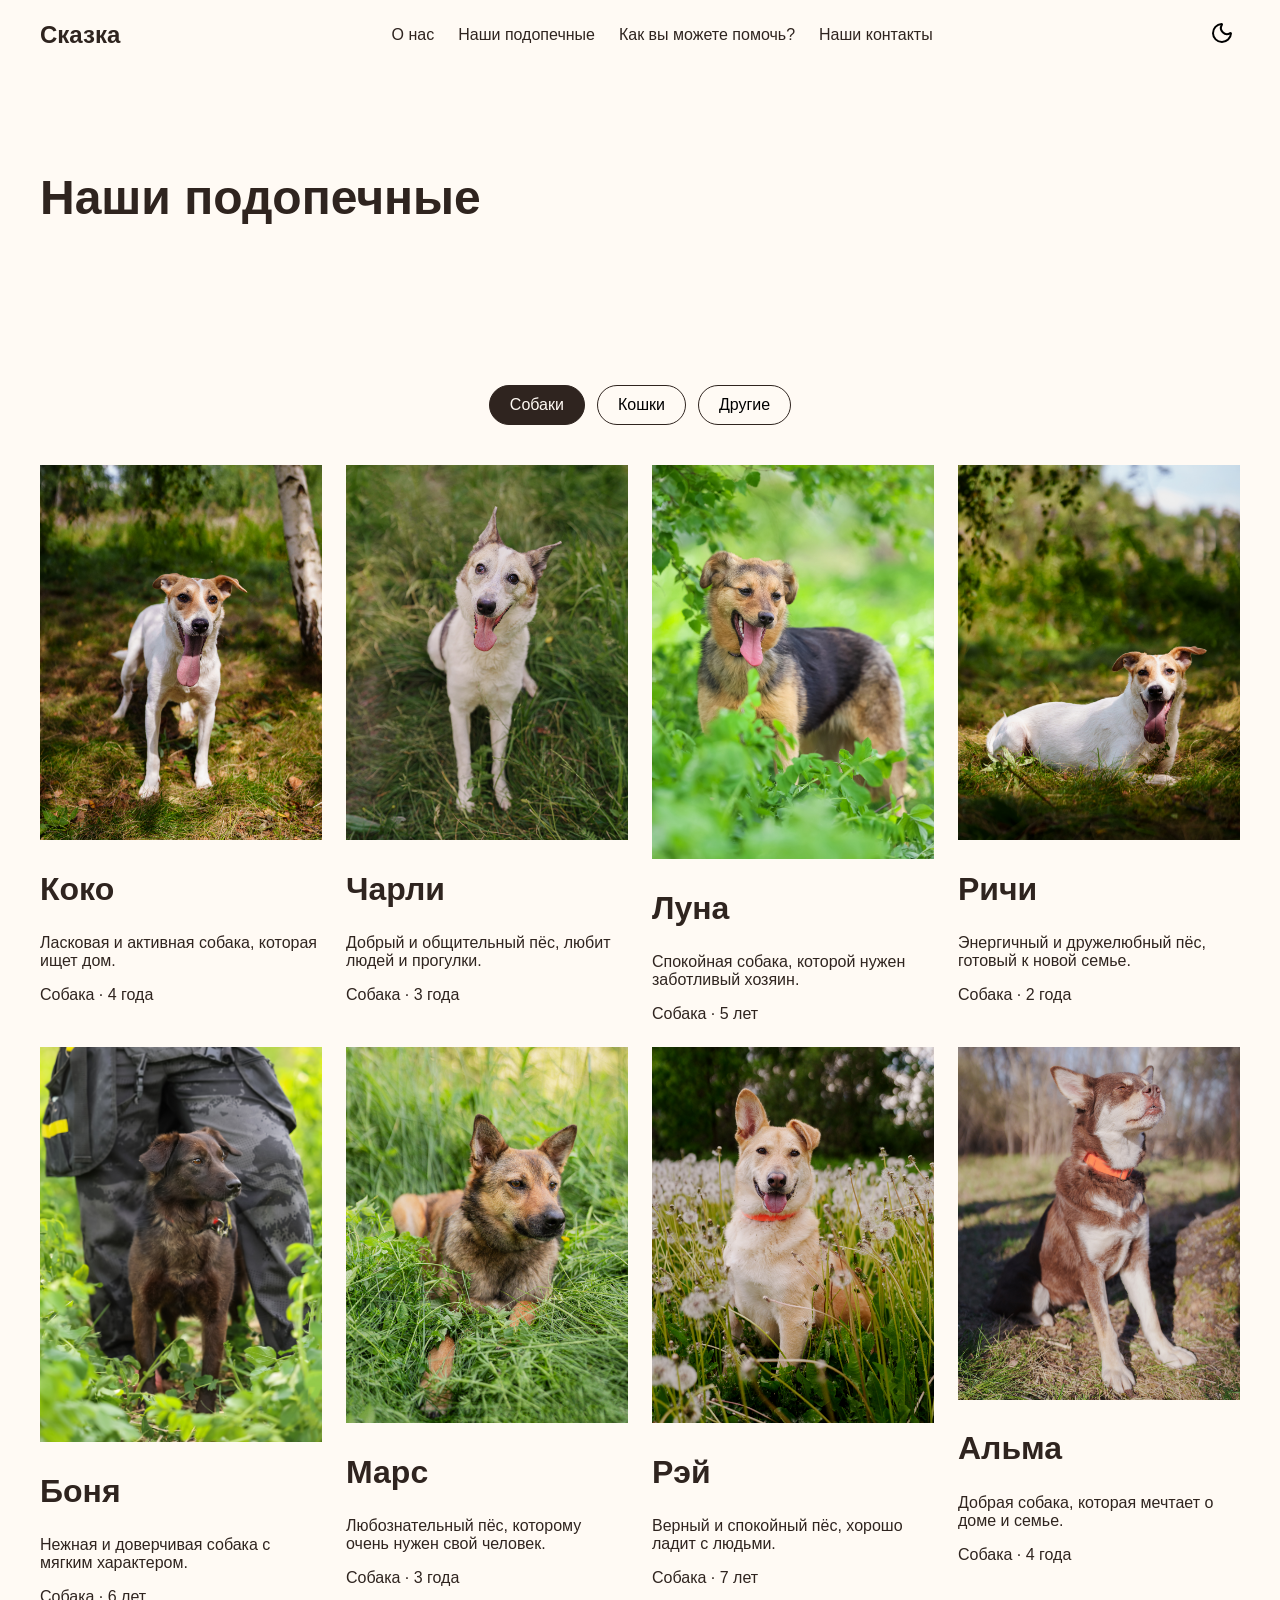
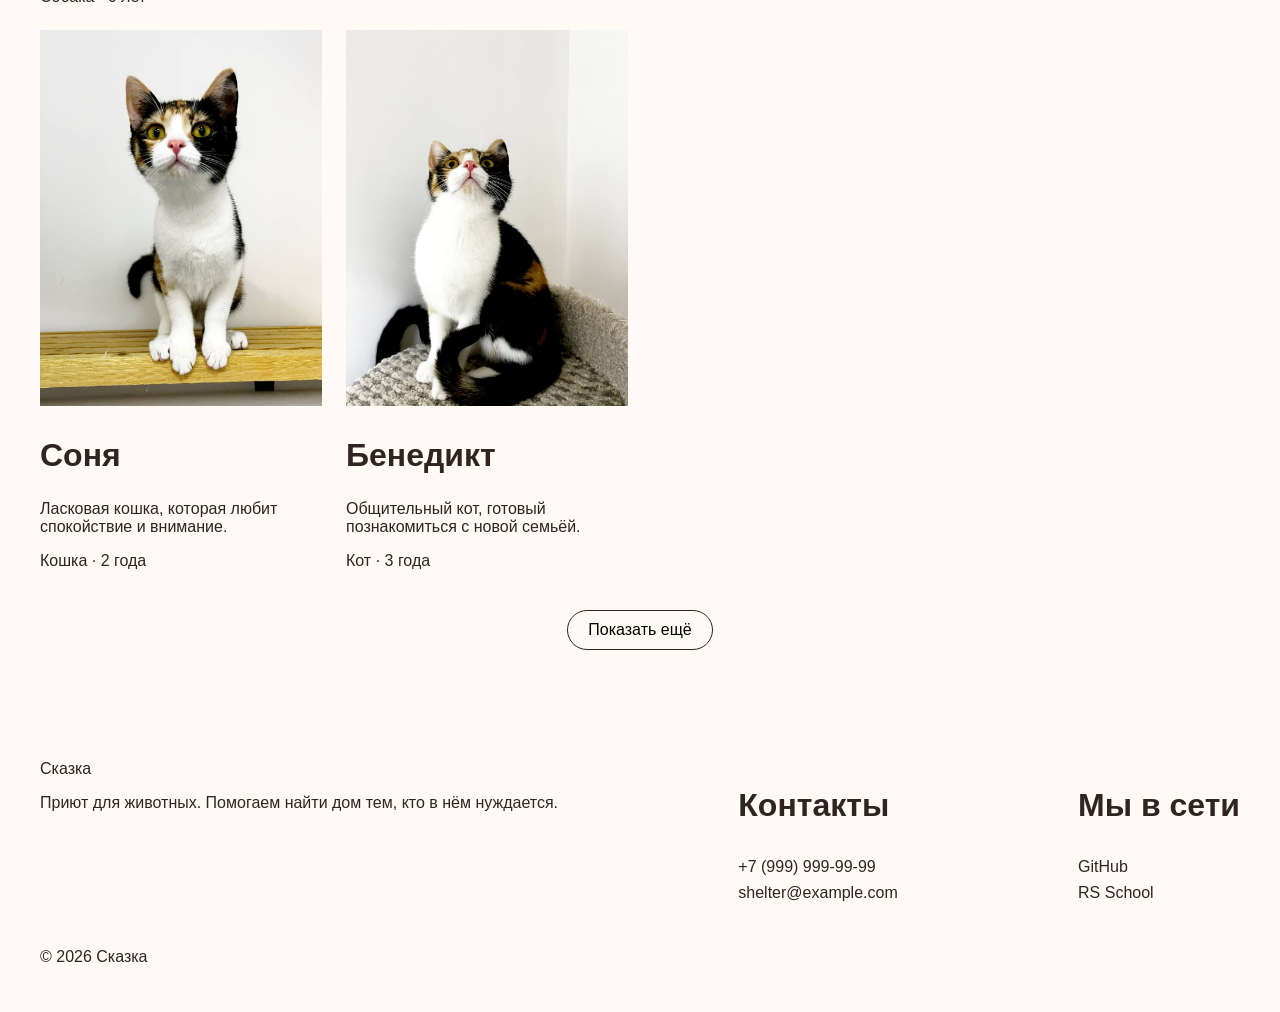
==== pets.html @ c1c9f6f8 "feat: add photos" ====
<!doctype html>
<html>
<head>
    <meta charset="UTF-8">
    <meta name="viewport" content="width=device-width, initial-scale=1.0">
    <title>Наши подопечные</title>
    <link rel="stylesheet" href="./css/style.css">
</head>

<body>
<header>
    <a class="logo" href="index.html">Сказка</a>
    <nav>
        <ul class="nav-list">
            <li><a href="#about">О нас</a></li>
            <li><a href="pets.html">Наши подопечные</a></li>
            <li><a href="#help">Как вы можете помочь?</a></li>
            <li><a href="#contact">Наши контакты</a></li>
        </ul>
    </nav>
    <div class="header-controls">
        <button class="theme-toggle" type="button">
            <img src="./assets/icons/dark.svg" alt="theme toggle">
        </button>

        <button class="burger" type="button">
            <img src="./assets/icons/burger.svg" alt="burger control">
        </button>
    </div>
</header>

<main>
    <section class="hero">
        <h1>Наши подопечные</h1>
    </section>
    <section id="pets-list">
        <div class="categories">
            <button class="category-button active" type="button">Собаки</button>
            <button class="category-button" type="button">Кошки</button>
            <button class="category-button" type="button">Другие</button>
        </div>

        <div class="pets-grid">
            <article class="pet-card">
                <img src="./assets/dogs/dog-1.jpg" alt="Собака Коко">
                <div class="pet-card-content">
                    <h2>Коко</h2>
                    <p>Ласковая и активная собака, которая ищет дом.</p>
                    <span>Собака · 4 года</span>
                </div>
            </article>

            <article class="pet-card">
                <img src="./assets/dogs/dog-2.jpg" alt="Собака Чарли">
                <div class="pet-card-content">
                    <h2>Чарли</h2>
                    <p>Добрый и общительный пёс, любит людей и прогулки.</p>
                    <span>Собака · 3 года</span>
                </div>
            </article>

            <article class="pet-card">
                <img src="./assets/dogs/dog-3.jpg" alt="Собака Луна">
                <div class="pet-card-content">
                    <h2>Луна</h2>
                    <p>Спокойная собака, которой нужен заботливый хозяин.</p>
                    <span>Собака · 5 лет</span>
                </div>
            </article>

            <article class="pet-card">
                <img src="./assets/dogs/dog-4.jpg" alt="Собака Ричи">
                <div class="pet-card-content">
                    <h2>Ричи</h2>
                    <p>Энергичный и дружелюбный пёс, готовый к новой семье.</p>
                    <span>Собака · 2 года</span>
                </div>
            </article>

            <article class="pet-card">
                <img src="./assets/dogs/dog-5.jpg" alt="Собака Боня">
                <div class="pet-card-content">
                    <h2>Боня</h2>
                    <p>Нежная и доверчивая собака с мягким характером.</p>
                    <span>Собака · 6 лет</span>
                </div>
            </article>

            <article class="pet-card">
                <img src="./assets/dogs/dog-6.jpg" alt="Собака Марс">
                <div class="pet-card-content">
                    <h2>Марс</h2>
                    <p>Любознательный пёс, которому очень нужен свой человек.</p>
                    <span>Собака · 3 года</span>
                </div>
            </article>

            <article class="pet-card">
                <img src="./assets/dogs/dog-7.jpg" alt="Собака Рэй">
                <div class="pet-card-content">
                    <h2>Рэй</h2>
                    <p>Верный и спокойный пёс, хорошо ладит с людьми.</p>
                    <span>Собака · 7 лет</span>
                </div>
            </article>

            <article class="pet-card">
                <img src="./assets/dogs/dog-8.jpg" alt="Собака Альма">
                <div class="pet-card-content">
                    <h2>Альма</h2>
                    <p>Добрая собака, которая мечтает о доме и семье.</p>
                    <span>Собака · 4 года</span>
                </div>
            </article>

            <article class="pet-card">
                <img src="./assets/cats/cat-1.jpg" alt="Кошка Соня">
                <div class="pet-card-content">
                    <h2>Соня</h2>
                    <p>Ласковая кошка, которая любит спокойствие и внимание.</p>
                    <span>Кошка · 2 года</span>
                </div>
            </article>

            <article class="pet-card">
                <img src="./assets/cats/cat-2.jpg" alt="Кот Бенедикт">
                <div class="pet-card-content">
                    <h2>Бенедикт</h2>
                    <p>Общительный кот, готовый познакомиться с новой семьёй.</p>
                    <span>Кот · 3 года</span>
                </div>
            </article>
        </div>

        <button class="show-more" type="button">Показать ещё</button>
    </section>
</main>

<footer id="contact" class="footer">
    <div class="footer-info">
        <a class="footer-logo" href="index.html">Сказка</a>
        <p>Приют для животных. Помогаем найти дом тем, кто в нём нуждается.</p>
    </div>

    <div class="footer-contacts">
        <h2>Контакты</h2>
        <a href="tel:+79999999999">+7 (999) 999-99-99</a>
        <a href="mailto:shelter@example.com">shelter@example.com</a>
    </div>

    <div class="footer-links">
        <h2>Мы в сети</h2>
        <a href="https://github.com/kadashee" target="_blank">GitHub</a>
        <a href="https://rs.school/" target="_blank">RS School</a>
    </div>

    <p class="footer-copyright">© 2026 Сказка</p>
</footer>

</body>
</html>
---- css/style.css ----
* {
    box-sizing: border-box;
}

html {
    scroll-behavior: smooth;
}

body {
    margin: 0;
    font-family: Arial, sans-serif;
    background-color: #fffaf4;
    color: #2f241f;
}

a {
    color: inherit;
    text-decoration: none;
}

img {
    max-width: 100%;
}

button {
    font: inherit;
    cursor: pointer;
}

header,
main,
.footer {
    max-width: 1440px;
    margin: 0 auto;
    padding-left: 40px;
    padding-right: 40px;
}

header {
    padding-top: 20px;
    padding-bottom: 20px;
    display: flex;
    align-items: center;
    justify-content: space-between;
    gap: 30px;
}

.logo {
    font-size: 24px;
    font-weight: 700;
}

nav ul {
    display: flex;
    gap: 24px;
    margin: 0;
    padding: 0;
    list-style: none;
}

nav a,
.footer a {
    transition: opacity 0.2s;
}

nav a:hover,
.footer a:hover {
    opacity: 0.6;
}

.header-controls {
    display: flex;
    gap: 12px;
}

.header-controls button {
    border: 0;
    background: none;
}

.header-controls img {
    width: 24px;
    height: 24px;
}

.burger {
    display: none;
}

section {
    padding: 60px 0;
}

h1 {
    font-size: 48px;
}

h2 {
    font-size: 32px;
}

.footer {
    padding-top: 50px;
    padding-bottom: 30px;
    display: flex;
    flex-wrap: wrap;
    justify-content: space-between;
    gap: 30px;
}

.footer-contacts,
.footer-links {
    display: flex;
    flex-direction: column;
    gap: 8px;
}

.footer-copyright {
    width: 100%;
}

@media (max-width: 768px) {
    header,
    main,
    .footer {
        padding-left: 20px;
        padding-right: 20px;
    }

    nav {
        display: none;
    }

    .burger {
        display: block;
    }

    h1 {
        font-size: 40px;
    }

    h2 {
        font-size: 28px;
    }
}

@media (max-width: 480px) {
    header,
    main,
    .footer {
        padding-left: 16px;
        padding-right: 16px;
    }

    h1 {
        font-size: 34px;
    }

    section {
        padding: 40px 0;
    }

    .footer {
        flex-direction: column;
    }

    .footer-copyright {
        width: auto;
    }
}
.categories {
    display: flex;
    justify-content: center;
    gap: 12px;
    margin-bottom: 40px;
}

.category-button,
.show-more {
    padding: 10px 20px;
    border: 1px solid #2f241f;
    border-radius: 20px;
    background: transparent;
    transition: 0.2s;
}

.category-button:hover,
.category-button.active,
.show-more:hover {
    background-color: #2f241f;
    color: #fffaf4;
}

.pets-grid {
    display: grid;
    grid-template-columns: repeat(4, 1fr);
    gap: 24px;
}

.show-more {
    display: block;
    margin: 40px auto 0;
}

@media (max-width: 768px) {
    .pets-grid {
        grid-template-columns: repeat(2, 1fr);
    }
}

@media (max-width: 480px) {
    .categories {
        flex-wrap: wrap;
    }

    .pets-grid {
        grid-template-columns: 1fr;
    }
}
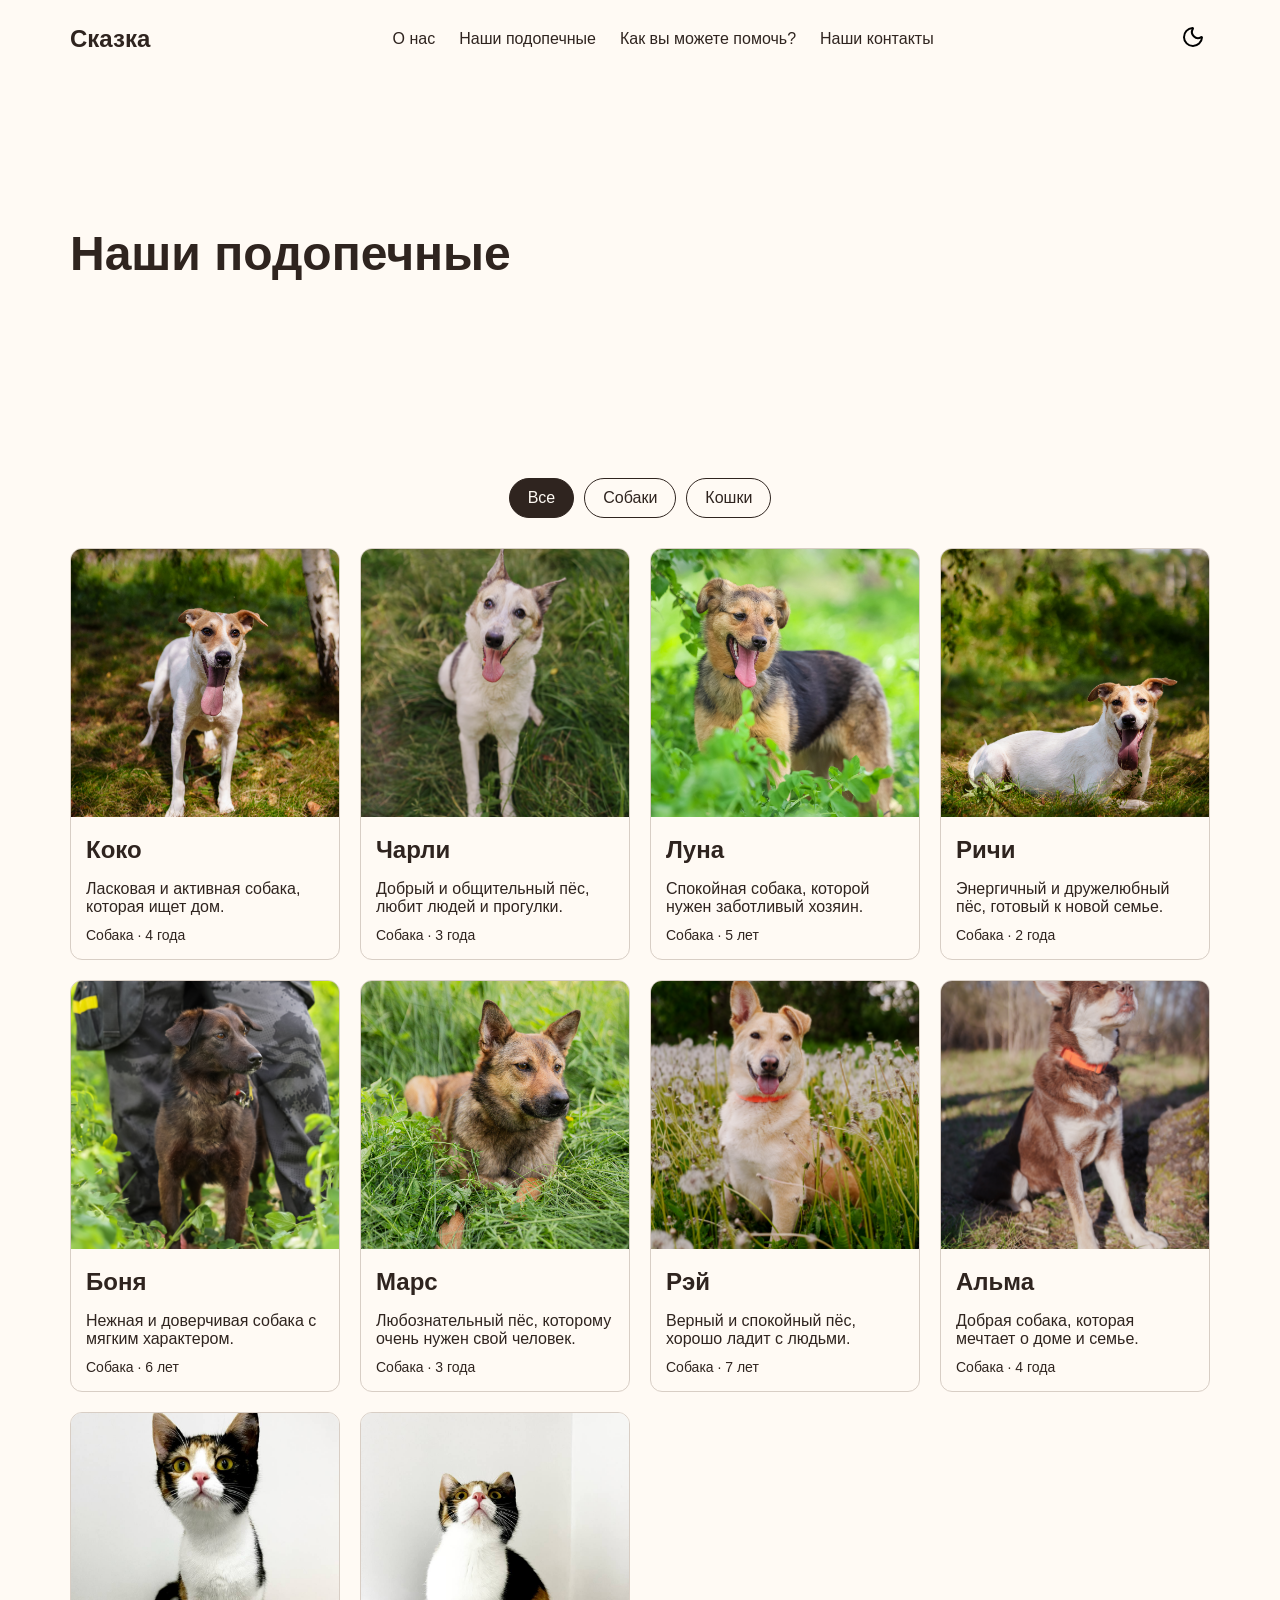
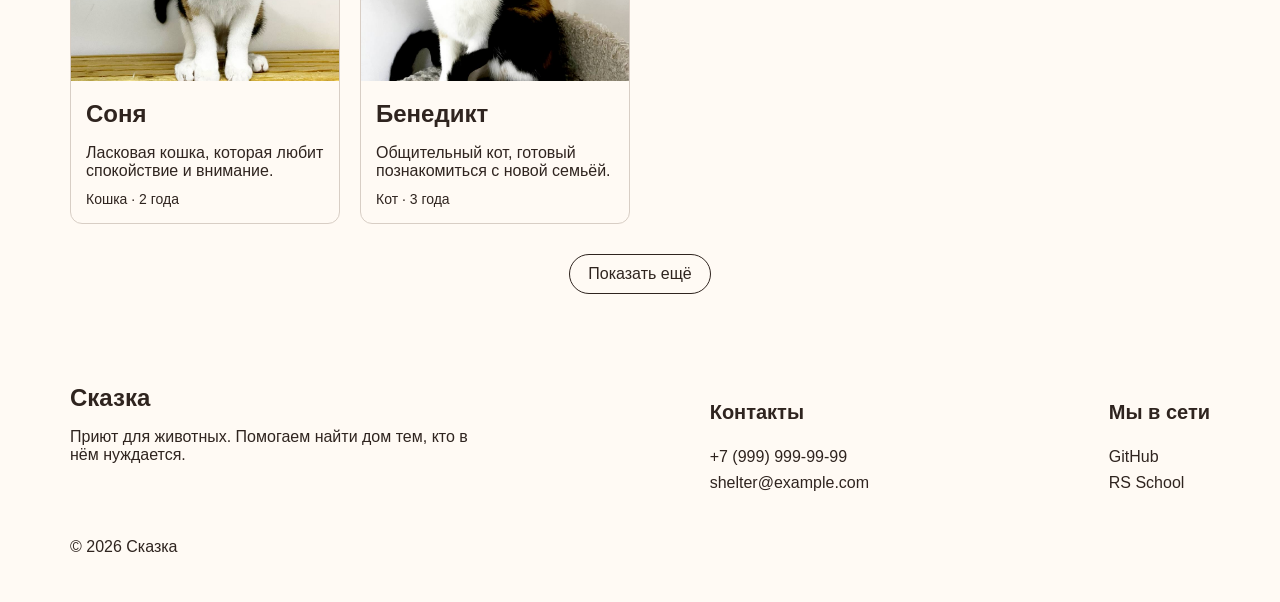
==== commit c7be8b08: "feat: add favicon and final changes to styles" ====
--- a/pets.html
+++ b/pets.html
@@ -5,6 +5,7 @@
     <meta name="viewport" content="width=device-width, initial-scale=1.0">
     <title>Наши подопечные</title>
     <link rel="stylesheet" href="./css/style.css">
+    <link rel="icon" href="./assets/icons/favicon.png" type="image/svg+xml">
 </head>
 
 <body>
@@ -12,19 +13,19 @@
     <a class="logo" href="index.html">Сказка</a>
     <nav>
         <ul class="nav-list">
-            <li><a href="#about">О нас</a></li>
+            <li><a href="index.html#about">О нас</a></li>
             <li><a href="pets.html">Наши подопечные</a></li>
-            <li><a href="#help">Как вы можете помочь?</a></li>
+            <li><a href="index.html#help">Как вы можете помочь?</a></li>
             <li><a href="#contact">Наши контакты</a></li>
         </ul>
     </nav>
     <div class="header-controls">
         <button class="theme-toggle" type="button">
-            <img src="./assets/icons/dark.svg" alt="theme toggle">
+            <img src="./assets/icons/dark.svg" alt="Переключить тему">
         </button>
 
         <button class="burger" type="button">
-            <img src="./assets/icons/burger.svg" alt="burger control">
+            <img src="./assets/icons/burger-dark.svg" alt="Меню">
         </button>
     </div>
 </header>
@@ -35,9 +36,9 @@
     </section>
     <section id="pets-list">
         <div class="categories">
-            <button class="category-button active" type="button">Собаки</button>
+            <button class="category-button active" type="button">Все</button>
+            <button class="category-button" type="button">Собаки</button>
             <button class="category-button" type="button">Кошки</button>
-            <button class="category-button" type="button">Другие</button>
         </div>
 
         <div class="pets-grid">
@@ -156,6 +157,6 @@
 
     <p class="footer-copyright">© 2026 Сказка</p>
 </footer>
-
+<script src="./js/theme.js"></script>
 </body>
 </html>
--- a/css/style.css
+++ b/css/style.css
@@ -1,3 +1,9 @@
+:root {
+    --background-color: #fffaf4;
+    --text-color: #2f241f;
+    --border-color: #d8cec5;
+}
+
 * {
     box-sizing: border-box;
 }
@@ -9,8 +15,8 @@
 body {
     margin: 0;
     font-family: Arial, sans-serif;
-    background-color: #fffaf4;
-    color: #2f241f;
+    background-color: var(--background-color);
+    color: var(--text-color);
 }
 
 a {
@@ -30,27 +36,28 @@
 header,
 main,
 .footer {
-    max-width: 1440px;
+    max-width: 1200px;
     margin: 0 auto;
-    padding-left: 40px;
-    padding-right: 40px;
+    padding-left: 30px;
+    padding-right: 30px;
 }
 
 header {
-    padding-top: 20px;
-    padding-bottom: 20px;
     display: flex;
     align-items: center;
     justify-content: space-between;
     gap: 30px;
-}
-
-.logo {
+    padding-top: 20px;
+    padding-bottom: 20px;
+}
+
+.logo,
+.footer-logo {
     font-size: 24px;
-    font-weight: 700;
-}
-
-nav ul {
+    font-weight: bold;
+}
+
+.nav-list {
     display: flex;
     gap: 24px;
     margin: 0;
@@ -58,23 +65,19 @@
     list-style: none;
 }
 
-nav a,
-.footer a {
-    transition: opacity 0.2s;
-}
-
-nav a:hover,
+.nav-list a:hover,
 .footer a:hover {
     opacity: 0.6;
 }
 
 .header-controls {
     display: flex;
-    gap: 12px;
+    gap: 10px;
 }
 
 .header-controls button {
-    border: 0;
+    padding: 5px;
+    border: none;
     background: none;
 }
 
@@ -88,7 +91,7 @@
 }
 
 section {
-    padding: 60px 0;
+    padding: 50px 0;
 }
 
 h1 {
@@ -99,13 +102,170 @@
     font-size: 32px;
 }
 
+.hero {
+    min-height: 350px;
+    display: flex;
+    align-items: center;
+}
+
+.hero-content {
+    max-width: 650px;
+}
+
+.hero-content p {
+    font-size: 18px;
+    line-height: 1.5;
+}
+
+.primary-button {
+    display: inline-block;
+    margin-top: 10px;
+    padding: 12px 20px;
+    border-radius: 20px;
+    background-color: var(--text-color);
+    color: var(--background-color);
+}
+
+.section-text {
+    max-width: 800px;
+    line-height: 1.6;
+}
+
+.section-heading {
+    display: flex;
+    align-items: center;
+    justify-content: space-between;
+}
+
+.slider {
+    display: grid;
+    grid-template-columns: repeat(3, 1fr);
+    gap: 20px;
+    margin-top: 20px;
+}
+
+.preview-card,
+.pet-card,
+.help-list article {
+    border: 1px solid var(--border-color);
+    border-radius: 12px;
+    overflow: hidden;
+}
+
+.preview-card img,
+.pet-card img {
+    width: 100%;
+    object-fit: cover;
+}
+
+.preview-card img {
+    aspect-ratio: 4 / 3;
+}
+
+.preview-card h3 {
+    margin: 15px;
+}
+
+.slider-controls {
+    display: flex;
+    justify-content: center;
+    gap: 10px;
+    margin-top: 20px;
+}
+
+.slider-controls button {
+    width: 40px;
+    height: 40px;
+    border: 1px solid var(--text-color);
+    border-radius: 50%;
+    background: none;
+}
+
+.help-list {
+    display: grid;
+    grid-template-columns: repeat(3, 1fr);
+    gap: 20px;
+}
+
+.help-list article {
+    padding: 20px;
+}
+
+.categories {
+    display: flex;
+    justify-content: center;
+    gap: 10px;
+    margin-bottom: 30px;
+}
+
+.category-button,
+.show-more {
+    padding: 10px 18px;
+    border: 1px solid var(--text-color);
+    border-radius: 20px;
+    background: none;
+}
+
+.category-button:hover,
+.category-button.active,
+.show-more:hover {
+    background-color: var(--text-color);
+    color: var(--background-color);
+}
+
+.pets-grid {
+    display: grid;
+    grid-template-columns: repeat(4, 1fr);
+    gap: 20px;
+}
+
+.pet-card img {
+    aspect-ratio: 1 / 1;
+}
+
+.pet-card-content {
+    padding: 15px;
+}
+
+.pet-card h2 {
+    margin: 0 0 10px;
+    font-size: 24px;
+}
+
+.pet-card p {
+    margin-bottom: 10px;
+}
+
+.pet-card span {
+    font-size: 14px;
+}
+
+.pet-card:hover,
+.preview-card:hover {
+    transform: translateY(-3px);
+}
+
+.pet-card,
+.preview-card {
+    transition: transform 0.2s;
+}
+
+.show-more {
+    display: block;
+    margin: 30px auto 0;
+}
+
 .footer {
-    padding-top: 50px;
-    padding-bottom: 30px;
     display: flex;
     flex-wrap: wrap;
     justify-content: space-between;
     gap: 30px;
+    padding-top: 40px;
+    padding-bottom: 30px;
+}
+
+.footer-info {
+    max-width: 400px;
 }
 
 .footer-contacts,
@@ -113,6 +273,10 @@
     display: flex;
     flex-direction: column;
     gap: 8px;
+}
+
+.footer h2 {
+    font-size: 20px;
 }
 
 .footer-copyright {
@@ -139,8 +303,13 @@
         font-size: 40px;
     }
 
-    h2 {
-        font-size: 28px;
+    .slider,
+    .help-list {
+        grid-template-columns: 1fr;
+    }
+
+    .pets-grid {
+        grid-template-columns: repeat(2, 1fr);
     }
 }
 
@@ -148,16 +317,36 @@
     header,
     main,
     .footer {
-        padding-left: 16px;
-        padding-right: 16px;
+        padding-left: 15px;
+        padding-right: 15px;
     }
 
     h1 {
         font-size: 34px;
     }
 
+    h2 {
+        font-size: 28px;
+    }
+
     section {
-        padding: 40px 0;
+        padding: 35px 0;
+    }
+
+    .hero {
+        min-height: 280px;
+    }
+
+    .section-heading {
+        display: block;
+    }
+
+    .categories {
+        flex-wrap: wrap;
+    }
+
+    .pets-grid {
+        grid-template-columns: 1fr;
     }
 
     .footer {
@@ -168,52 +357,22 @@
         width: auto;
     }
 }
-.categories {
-    display: flex;
-    justify-content: center;
-    gap: 12px;
-    margin-bottom: 40px;
-}
-
-.category-button,
-.show-more {
-    padding: 10px 20px;
-    border: 1px solid #2f241f;
-    border-radius: 20px;
-    background: transparent;
-    transition: 0.2s;
-}
-
-.category-button:hover,
-.category-button.active,
-.show-more:hover {
-    background-color: #2f241f;
-    color: #fffaf4;
-}
-
-.pets-grid {
-    display: grid;
-    grid-template-columns: repeat(4, 1fr);
-    gap: 24px;
-}
-
-.show-more {
-    display: block;
-    margin: 40px auto 0;
-}
-
-@media (max-width: 768px) {
-    .pets-grid {
-        grid-template-columns: repeat(2, 1fr);
-    }
-}
-
-@media (max-width: 480px) {
-    .categories {
-        flex-wrap: wrap;
-    }
-
-    .pets-grid {
-        grid-template-columns: 1fr;
-    }
-}
+[data-theme="dark"] {
+    --background-color: #24201e;
+    --text-color: #fffaf4;
+    --border-color: #5a514c;
+}
+button {
+    font: inherit;
+    color: inherit;
+    cursor: pointer;
+}
+a,
+button {
+    transition: opacity 0.2s;
+}
+
+a:hover,
+button:hover {
+    opacity: 0.7;
+}
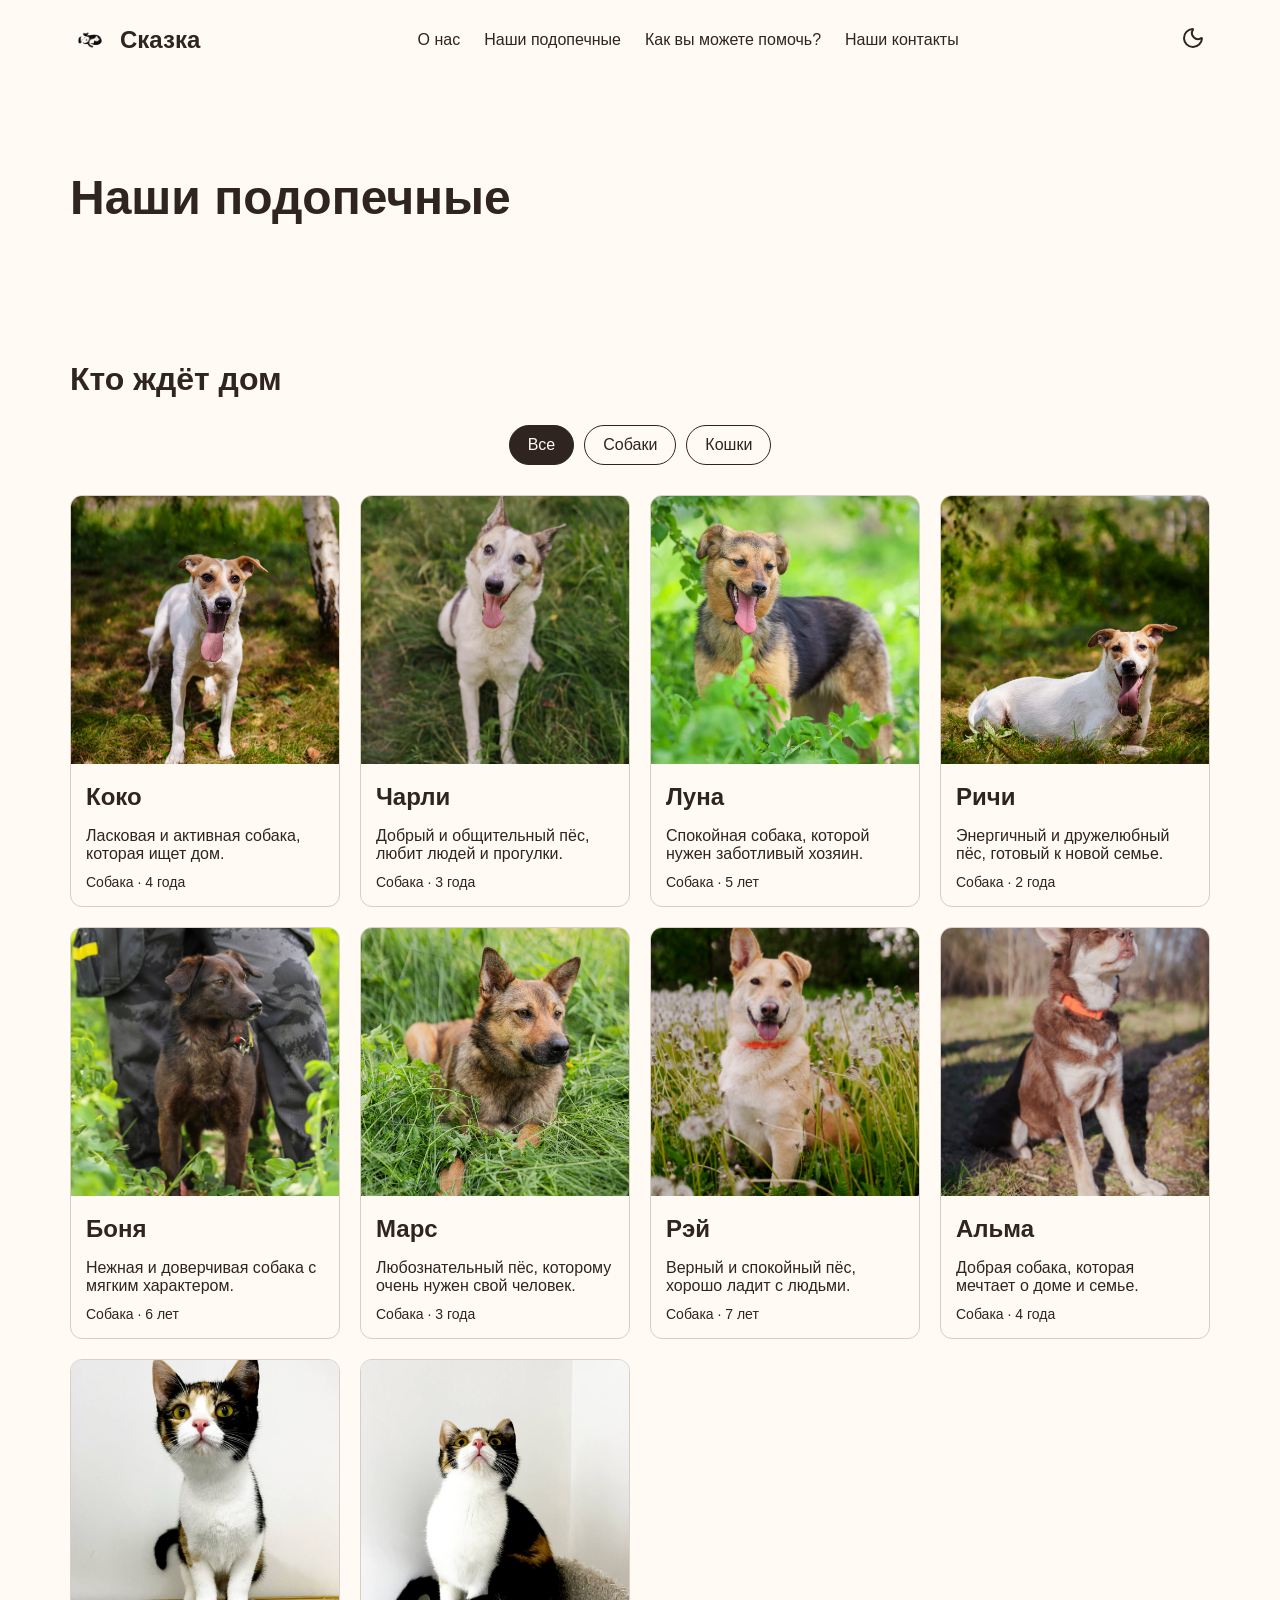
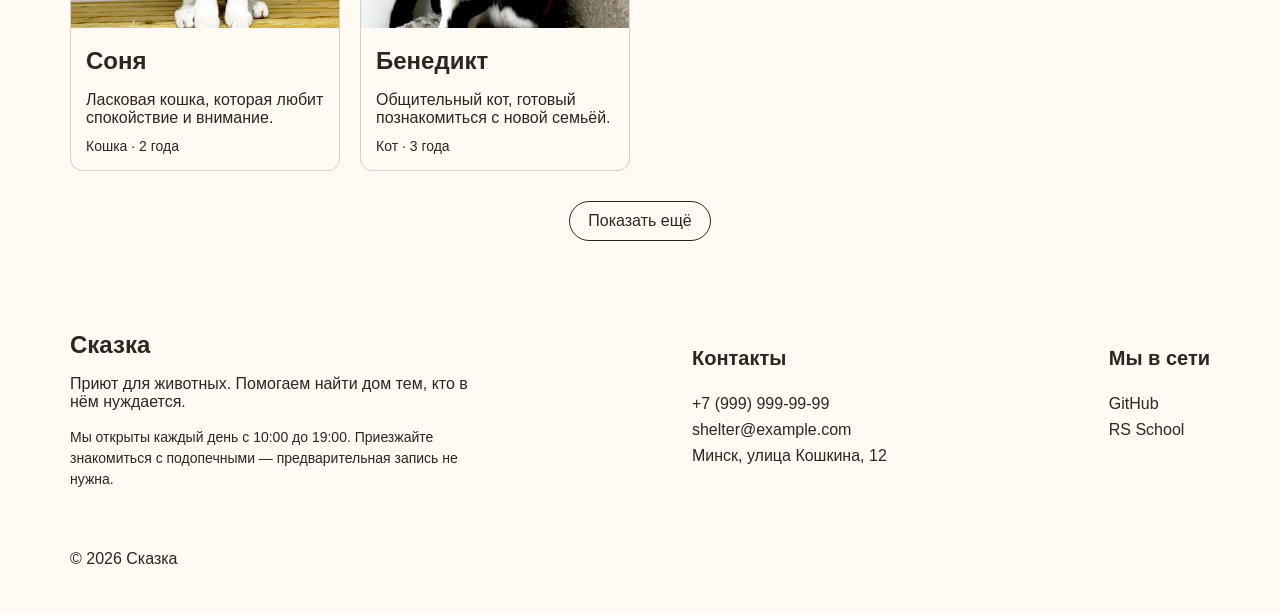
==== commit bbf082db: "fix: fix final issues to comply with the task" ====
--- a/pets.html
+++ b/pets.html
@@ -1,16 +1,20 @@
 <!doctype html>
-<html>
+<html lang="ru">
 <head>
     <meta charset="UTF-8">
     <meta name="viewport" content="width=device-width, initial-scale=1.0">
+    <meta name="description" content="Наши подопечные: кошки и собаки приюта «Сказка», которые ищут дом.">
     <title>Наши подопечные</title>
     <link rel="stylesheet" href="./css/style.css">
-    <link rel="icon" href="./assets/icons/favicon.png" type="image/svg+xml">
+    <link rel="icon" href="./assets/icons/favicon.png" type="image/png">
 </head>
 
 <body>
 <header>
-    <a class="logo" href="index.html">Сказка</a>
+    <a class="logo" href="index.html">
+        <img src="./assets/header-logo.jpg" alt="" width="40" height="40">
+        <span>Сказка</span>
+    </a>
     <nav>
         <ul class="nav-list">
             <li><a href="index.html#about">О нас</a></li>
@@ -21,7 +25,7 @@
     </nav>
     <div class="header-controls">
         <button class="theme-toggle" type="button">
-            <img src="./assets/icons/dark.svg" alt="Переключить тему">
+            <img src="./assets/icons/moon-dark.svg" alt="Включить тёмную тему">
         </button>
 
         <button class="burger" type="button">
@@ -31,21 +35,23 @@
 </header>
 
 <main>
-    <section class="hero">
+    <section class="hero hero-compact">
         <h1>Наши подопечные</h1>
     </section>
     <section id="pets-list">
+        <h2>Кто ждёт дом</h2>
+
         <div class="categories">
-            <button class="category-button active" type="button">Все</button>
-            <button class="category-button" type="button">Собаки</button>
-            <button class="category-button" type="button">Кошки</button>
+            <button class="category-button active" type="button" aria-pressed="true">Все</button>
+            <button class="category-button" type="button" aria-pressed="false">Собаки</button>
+            <button class="category-button" type="button" aria-pressed="false">Кошки</button>
         </div>
 
         <div class="pets-grid">
             <article class="pet-card">
                 <img src="./assets/dogs/dog-1.jpg" alt="Собака Коко">
                 <div class="pet-card-content">
-                    <h2>Коко</h2>
+                    <h3>Коко</h3>
                     <p>Ласковая и активная собака, которая ищет дом.</p>
                     <span>Собака · 4 года</span>
                 </div>
@@ -54,7 +60,7 @@
             <article class="pet-card">
                 <img src="./assets/dogs/dog-2.jpg" alt="Собака Чарли">
                 <div class="pet-card-content">
-                    <h2>Чарли</h2>
+                    <h3>Чарли</h3>
                     <p>Добрый и общительный пёс, любит людей и прогулки.</p>
                     <span>Собака · 3 года</span>
                 </div>
@@ -63,7 +69,7 @@
             <article class="pet-card">
                 <img src="./assets/dogs/dog-3.jpg" alt="Собака Луна">
                 <div class="pet-card-content">
-                    <h2>Луна</h2>
+                    <h3>Луна</h3>
                     <p>Спокойная собака, которой нужен заботливый хозяин.</p>
                     <span>Собака · 5 лет</span>
                 </div>
@@ -72,7 +78,7 @@
             <article class="pet-card">
                 <img src="./assets/dogs/dog-4.jpg" alt="Собака Ричи">
                 <div class="pet-card-content">
-                    <h2>Ричи</h2>
+                    <h3>Ричи</h3>
                     <p>Энергичный и дружелюбный пёс, готовый к новой семье.</p>
                     <span>Собака · 2 года</span>
                 </div>
@@ -81,7 +87,7 @@
             <article class="pet-card">
                 <img src="./assets/dogs/dog-5.jpg" alt="Собака Боня">
                 <div class="pet-card-content">
-                    <h2>Боня</h2>
+                    <h3>Боня</h3>
                     <p>Нежная и доверчивая собака с мягким характером.</p>
                     <span>Собака · 6 лет</span>
                 </div>
@@ -90,7 +96,7 @@
             <article class="pet-card">
                 <img src="./assets/dogs/dog-6.jpg" alt="Собака Марс">
                 <div class="pet-card-content">
-                    <h2>Марс</h2>
+                    <h3>Марс</h3>
                     <p>Любознательный пёс, которому очень нужен свой человек.</p>
                     <span>Собака · 3 года</span>
                 </div>
@@ -99,7 +105,7 @@
             <article class="pet-card">
                 <img src="./assets/dogs/dog-7.jpg" alt="Собака Рэй">
                 <div class="pet-card-content">
-                    <h2>Рэй</h2>
+                    <h3>Рэй</h3>
                     <p>Верный и спокойный пёс, хорошо ладит с людьми.</p>
                     <span>Собака · 7 лет</span>
                 </div>
@@ -108,7 +114,7 @@
             <article class="pet-card">
                 <img src="./assets/dogs/dog-8.jpg" alt="Собака Альма">
                 <div class="pet-card-content">
-                    <h2>Альма</h2>
+                    <h3>Альма</h3>
                     <p>Добрая собака, которая мечтает о доме и семье.</p>
                     <span>Собака · 4 года</span>
                 </div>
@@ -117,7 +123,7 @@
             <article class="pet-card">
                 <img src="./assets/cats/cat-1.jpg" alt="Кошка Соня">
                 <div class="pet-card-content">
-                    <h2>Соня</h2>
+                    <h3>Соня</h3>
                     <p>Ласковая кошка, которая любит спокойствие и внимание.</p>
                     <span>Кошка · 2 года</span>
                 </div>
@@ -126,7 +132,7 @@
             <article class="pet-card">
                 <img src="./assets/cats/cat-2.jpg" alt="Кот Бенедикт">
                 <div class="pet-card-content">
-                    <h2>Бенедикт</h2>
+                    <h3>Бенедикт</h3>
                     <p>Общительный кот, готовый познакомиться с новой семьёй.</p>
                     <span>Кот · 3 года</span>
                 </div>
@@ -141,18 +147,23 @@
     <div class="footer-info">
         <a class="footer-logo" href="index.html">Сказка</a>
         <p>Приют для животных. Помогаем найти дом тем, кто в нём нуждается.</p>
+        <p class="footer-note">Мы открыты каждый день с 10:00 до 19:00. Приезжайте знакомиться
+            с подопечными — предварительная запись не нужна.</p>
     </div>
 
     <div class="footer-contacts">
         <h2>Контакты</h2>
         <a href="tel:+79999999999">+7 (999) 999-99-99</a>
         <a href="mailto:shelter@example.com">shelter@example.com</a>
+        <a href="https://maps.app.goo.gl/qy36wA5e27vH6T7N8" target="_blank" rel="noopener">
+            Минск, улица Кошкина, 12
+        </a>
     </div>
 
     <div class="footer-links">
         <h2>Мы в сети</h2>
-        <a href="https://github.com/kadashee" target="_blank">GitHub</a>
-        <a href="https://rs.school/" target="_blank">RS School</a>
+        <a href="https://github.com/kadashee" target="_blank" rel="noopener">GitHub</a>
+        <a href="https://rs.school/" target="_blank" rel="noopener">RS School</a>
     </div>
 
     <p class="footer-copyright">© 2026 Сказка</p>
--- a/css/style.css
+++ b/css/style.css
@@ -30,7 +30,13 @@
 
 button {
     font: inherit;
+    color: inherit;
     cursor: pointer;
+}
+
+a,
+button {
+    transition: opacity 0.2s, background-color 0.2s, color 0.2s;
 }
 
 header,
@@ -57,6 +63,23 @@
     font-weight: bold;
 }
 
+.logo {
+    display: flex;
+    align-items: center;
+    gap: 10px;
+}
+
+.logo img {
+    width: 40px;
+    height: 40px;
+    mix-blend-mode: multiply;
+}
+
+[data-theme="dark"] .logo img {
+    filter: invert(1);
+    mix-blend-mode: screen;
+}
+
 .nav-list {
     display: flex;
     gap: 24px;
@@ -66,8 +89,13 @@
 }
 
 .nav-list a:hover,
-.footer a:hover {
-    opacity: 0.6;
+.footer a:hover,
+.logo:hover,
+.section-heading a:hover,
+.primary-button:hover,
+.header-controls button:hover,
+.slider-controls button:hover {
+    opacity: 0.7;
 }
 
 .header-controls {
@@ -106,6 +134,11 @@
     min-height: 350px;
     display: flex;
     align-items: center;
+}
+
+.hero-compact {
+    min-height: auto;
+    padding-bottom: 20px;
 }
 
 .hero-content {
@@ -227,7 +260,7 @@
     padding: 15px;
 }
 
-.pet-card h2 {
+.pet-card h3 {
     margin: 0 0 10px;
     font-size: 24px;
 }
@@ -266,6 +299,11 @@
 
 .footer-info {
     max-width: 400px;
+}
+
+.footer-note {
+    font-size: 14px;
+    line-height: 1.5;
 }
 
 .footer-contacts,
@@ -357,22 +395,32 @@
         width: auto;
     }
 }
+
+@media (max-width: 380px) {
+    h1 {
+        font-size: 28px;
+    }
+
+    h2 {
+        font-size: 24px;
+    }
+
+    .logo,
+    .footer-logo {
+        font-size: 20px;
+    }
+
+    .categories {
+        flex-direction: column;
+    }
+
+    .category-button,
+    .show-more {
+        width: 100%;
+    }
+}
 [data-theme="dark"] {
     --background-color: #24201e;
     --text-color: #fffaf4;
     --border-color: #5a514c;
 }
-button {
-    font: inherit;
-    color: inherit;
-    cursor: pointer;
-}
-a,
-button {
-    transition: opacity 0.2s;
-}
-
-a:hover,
-button:hover {
-    opacity: 0.7;
-}
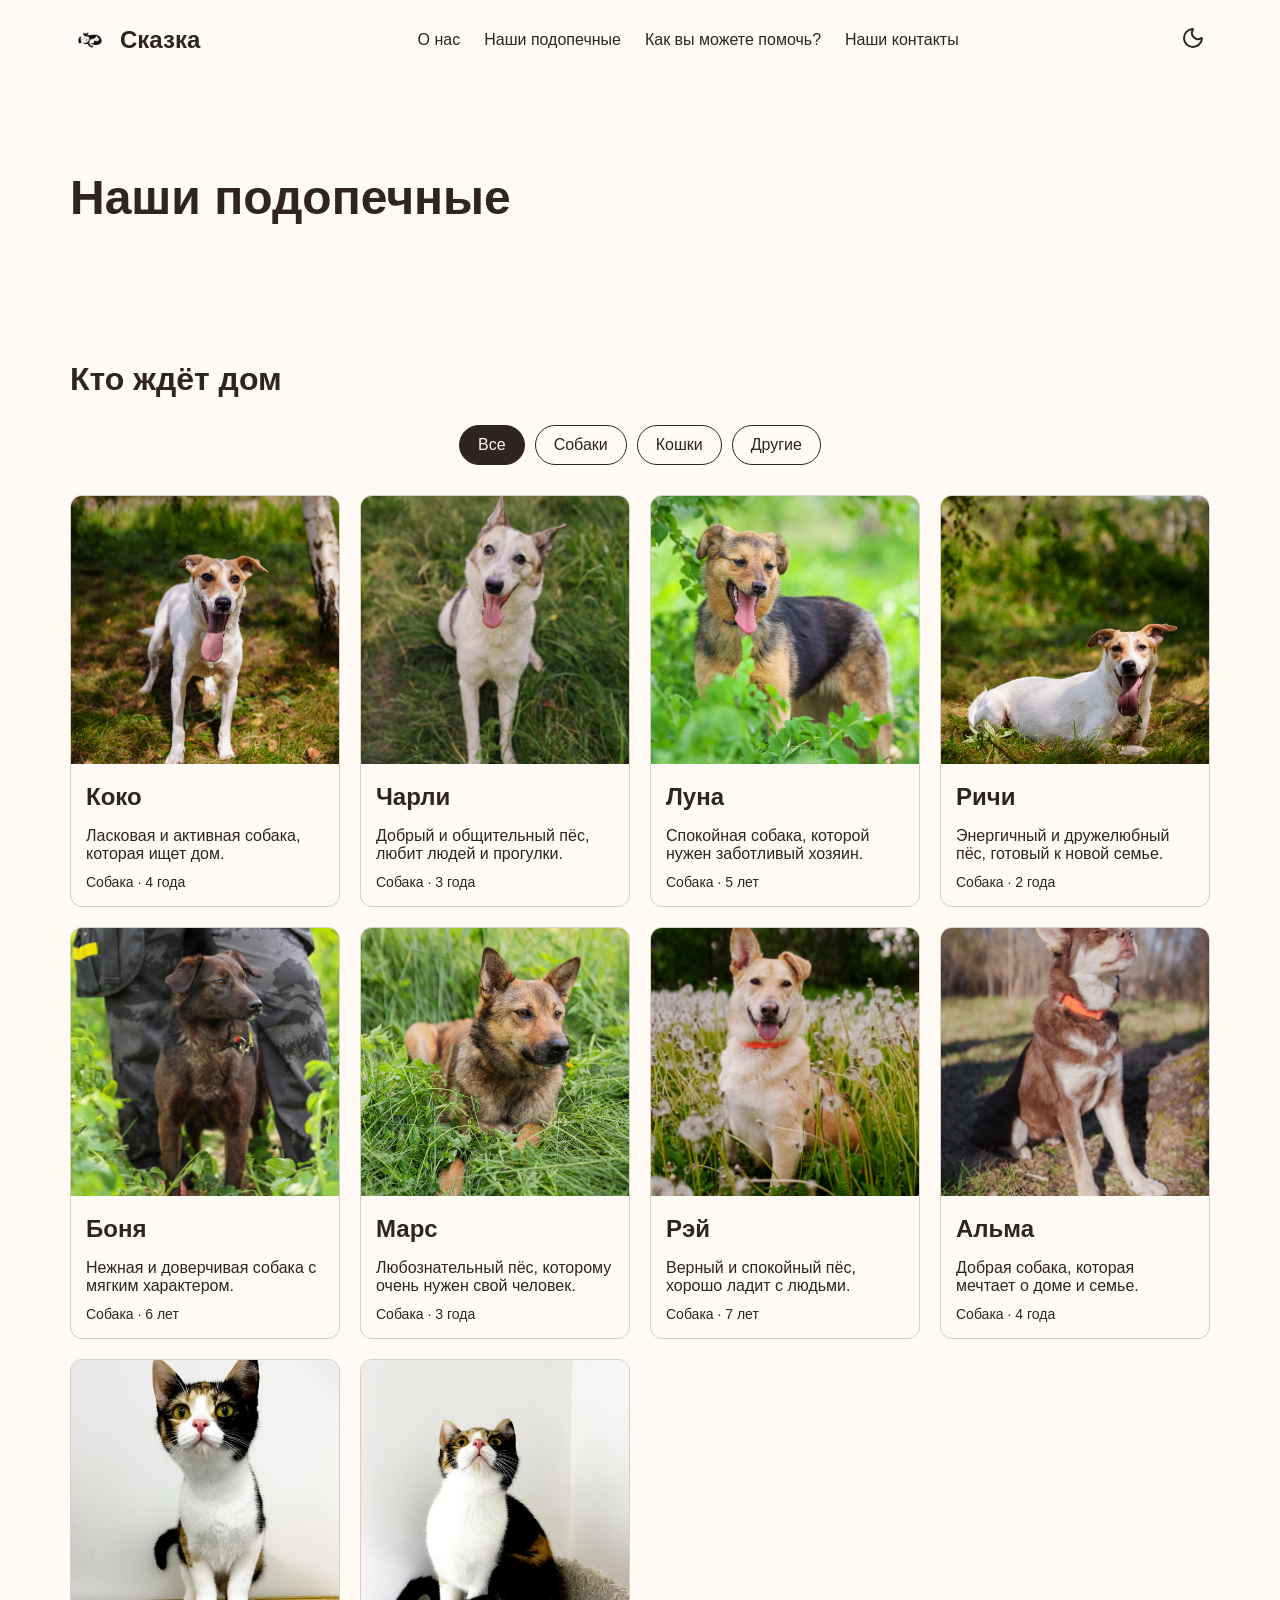
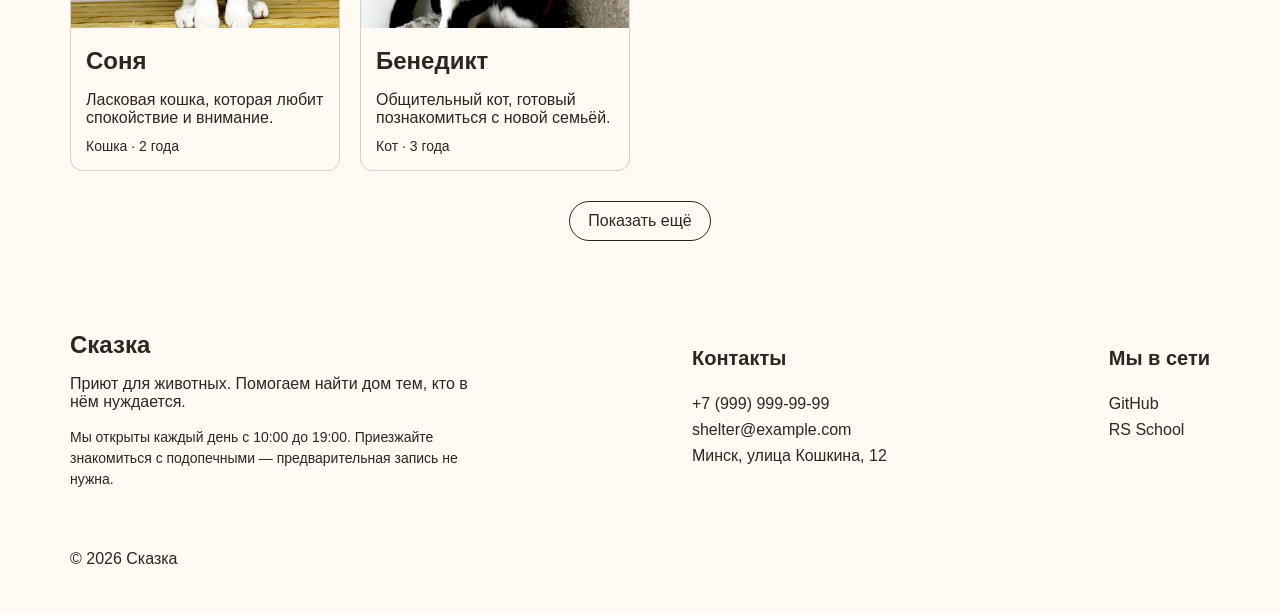
==== commit d2c44b0b: "feat: add new category" ====
--- a/pets.html
+++ b/pets.html
@@ -45,6 +45,7 @@
             <button class="category-button active" type="button" aria-pressed="true">Все</button>
             <button class="category-button" type="button" aria-pressed="false">Собаки</button>
             <button class="category-button" type="button" aria-pressed="false">Кошки</button>
+            <button class="category-button" type="button" aria-pressed="false">Другие</button>
         </div>
 
         <div class="pets-grid">
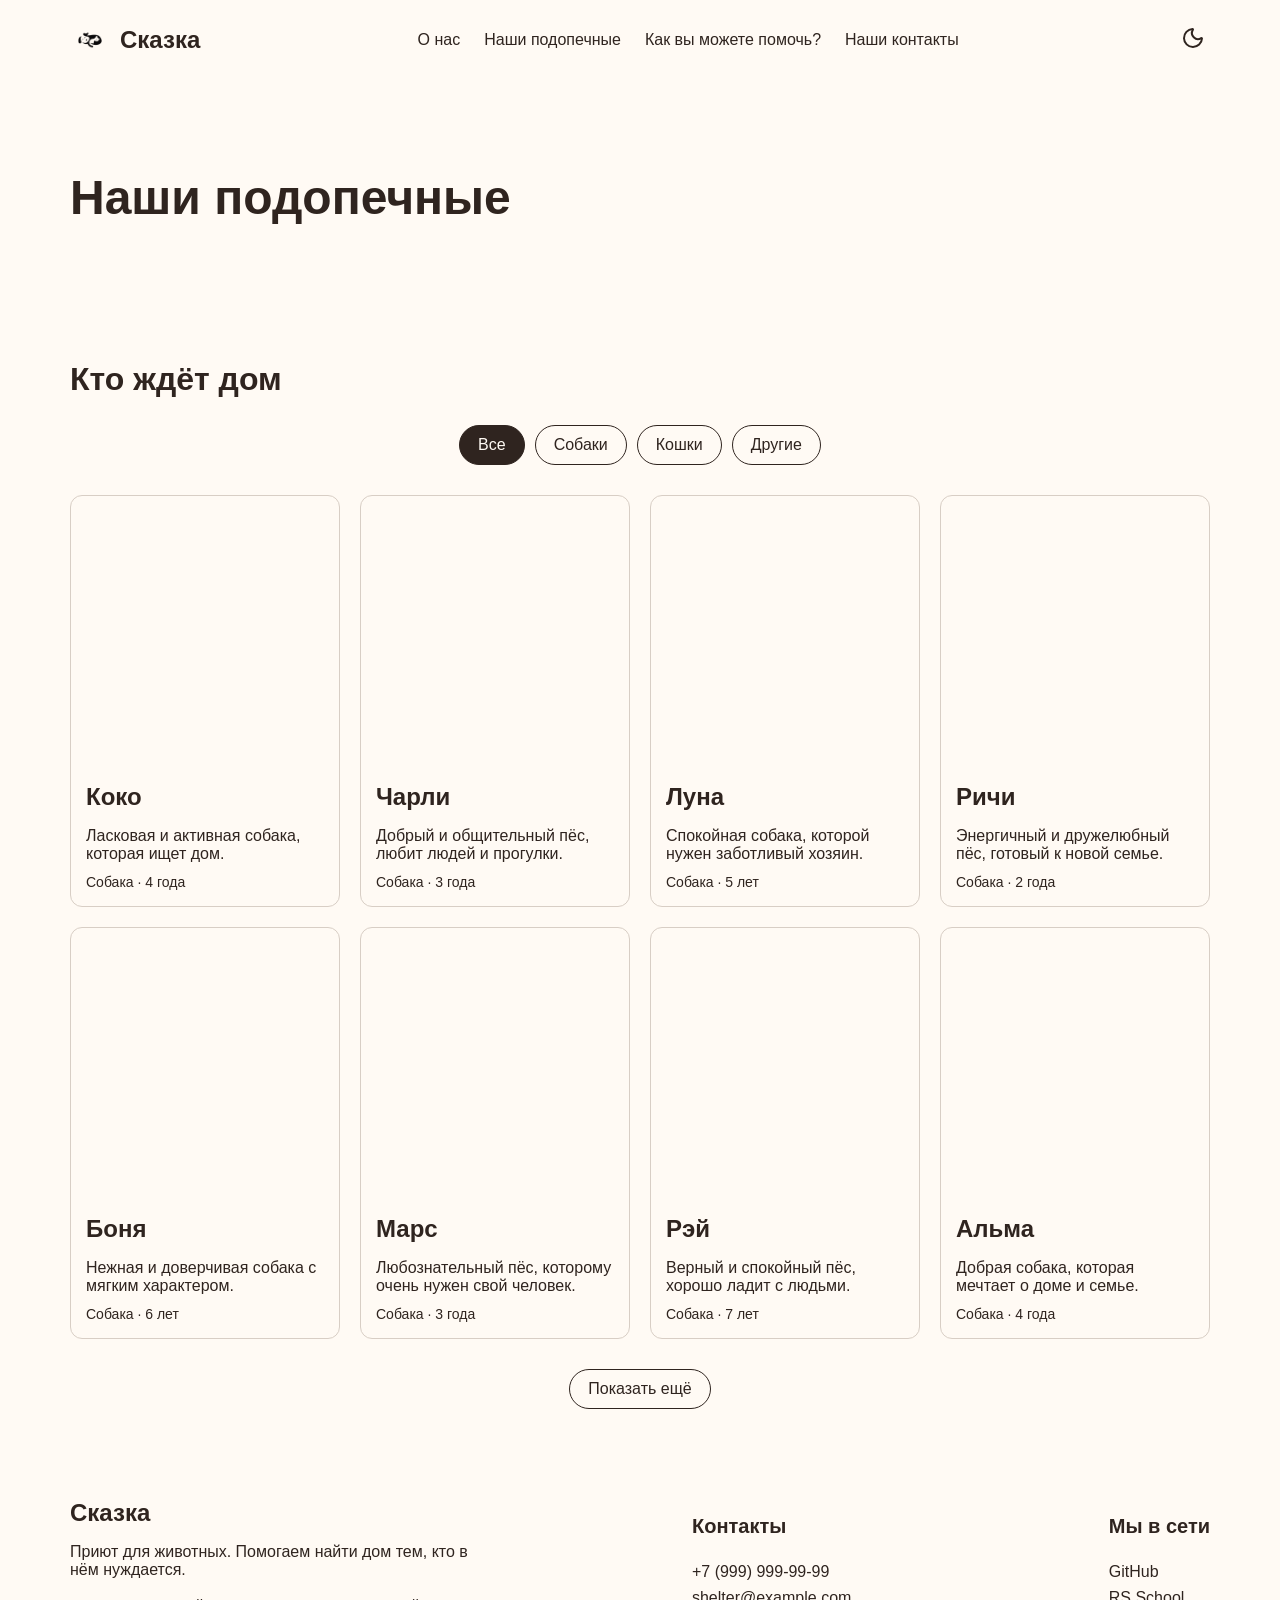
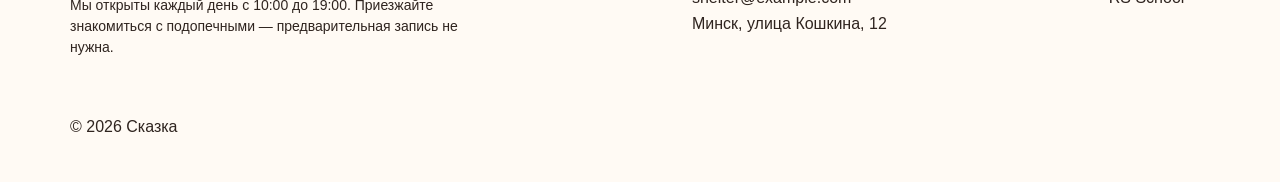
==== commit 943b5ad1: "refactor: move pets info to JS script and compress assets" ====
--- a/pets.html
+++ b/pets.html
@@ -42,103 +42,44 @@
         <h2>Кто ждёт дом</h2>
 
         <div class="categories">
-            <button class="category-button active" type="button" aria-pressed="true">Все</button>
-            <button class="category-button" type="button" aria-pressed="false">Собаки</button>
-            <button class="category-button" type="button" aria-pressed="false">Кошки</button>
-            <button class="category-button" type="button" aria-pressed="false">Другие</button>
+            <button
+                    class="category-button active"
+                    type="button"
+                    data-category="all"
+                    aria-pressed="true"
+            >
+                Все
+            </button>
+
+            <button
+                    class="category-button"
+                    type="button"
+                    data-category="dogs"
+                    aria-pressed="false"
+            >
+                Собаки
+            </button>
+
+            <button
+                    class="category-button"
+                    type="button"
+                    data-category="cats"
+                    aria-pressed="false"
+            >
+                Кошки
+            </button>
+
+            <button
+                    class="category-button"
+                    type="button"
+                    data-category="other"
+                    aria-pressed="false"
+            >
+                Другие
+            </button>
         </div>
 
-        <div class="pets-grid">
-            <article class="pet-card">
-                <img src="./assets/dogs/dog-1.jpg" alt="Собака Коко">
-                <div class="pet-card-content">
-                    <h3>Коко</h3>
-                    <p>Ласковая и активная собака, которая ищет дом.</p>
-                    <span>Собака · 4 года</span>
-                </div>
-            </article>
-
-            <article class="pet-card">
-                <img src="./assets/dogs/dog-2.jpg" alt="Собака Чарли">
-                <div class="pet-card-content">
-                    <h3>Чарли</h3>
-                    <p>Добрый и общительный пёс, любит людей и прогулки.</p>
-                    <span>Собака · 3 года</span>
-                </div>
-            </article>
-
-            <article class="pet-card">
-                <img src="./assets/dogs/dog-3.jpg" alt="Собака Луна">
-                <div class="pet-card-content">
-                    <h3>Луна</h3>
-                    <p>Спокойная собака, которой нужен заботливый хозяин.</p>
-                    <span>Собака · 5 лет</span>
-                </div>
-            </article>
-
-            <article class="pet-card">
-                <img src="./assets/dogs/dog-4.jpg" alt="Собака Ричи">
-                <div class="pet-card-content">
-                    <h3>Ричи</h3>
-                    <p>Энергичный и дружелюбный пёс, готовый к новой семье.</p>
-                    <span>Собака · 2 года</span>
-                </div>
-            </article>
-
-            <article class="pet-card">
-                <img src="./assets/dogs/dog-5.jpg" alt="Собака Боня">
-                <div class="pet-card-content">
-                    <h3>Боня</h3>
-                    <p>Нежная и доверчивая собака с мягким характером.</p>
-                    <span>Собака · 6 лет</span>
-                </div>
-            </article>
-
-            <article class="pet-card">
-                <img src="./assets/dogs/dog-6.jpg" alt="Собака Марс">
-                <div class="pet-card-content">
-                    <h3>Марс</h3>
-                    <p>Любознательный пёс, которому очень нужен свой человек.</p>
-                    <span>Собака · 3 года</span>
-                </div>
-            </article>
-
-            <article class="pet-card">
-                <img src="./assets/dogs/dog-7.jpg" alt="Собака Рэй">
-                <div class="pet-card-content">
-                    <h3>Рэй</h3>
-                    <p>Верный и спокойный пёс, хорошо ладит с людьми.</p>
-                    <span>Собака · 7 лет</span>
-                </div>
-            </article>
-
-            <article class="pet-card">
-                <img src="./assets/dogs/dog-8.jpg" alt="Собака Альма">
-                <div class="pet-card-content">
-                    <h3>Альма</h3>
-                    <p>Добрая собака, которая мечтает о доме и семье.</p>
-                    <span>Собака · 4 года</span>
-                </div>
-            </article>
-
-            <article class="pet-card">
-                <img src="./assets/cats/cat-1.jpg" alt="Кошка Соня">
-                <div class="pet-card-content">
-                    <h3>Соня</h3>
-                    <p>Ласковая кошка, которая любит спокойствие и внимание.</p>
-                    <span>Кошка · 2 года</span>
-                </div>
-            </article>
-
-            <article class="pet-card">
-                <img src="./assets/cats/cat-2.jpg" alt="Кот Бенедикт">
-                <div class="pet-card-content">
-                    <h3>Бенедикт</h3>
-                    <p>Общительный кот, готовый познакомиться с новой семьёй.</p>
-                    <span>Кот · 3 года</span>
-                </div>
-            </article>
-        </div>
+        <div class="pets-grid"></div>
 
         <button class="show-more" type="button">Показать ещё</button>
     </section>
@@ -170,5 +111,6 @@
     <p class="footer-copyright">© 2026 Сказка</p>
 </footer>
 <script src="./js/theme.js"></script>
+<script type="module" src="./js/catalog.js"></script>
 </body>
 </html>
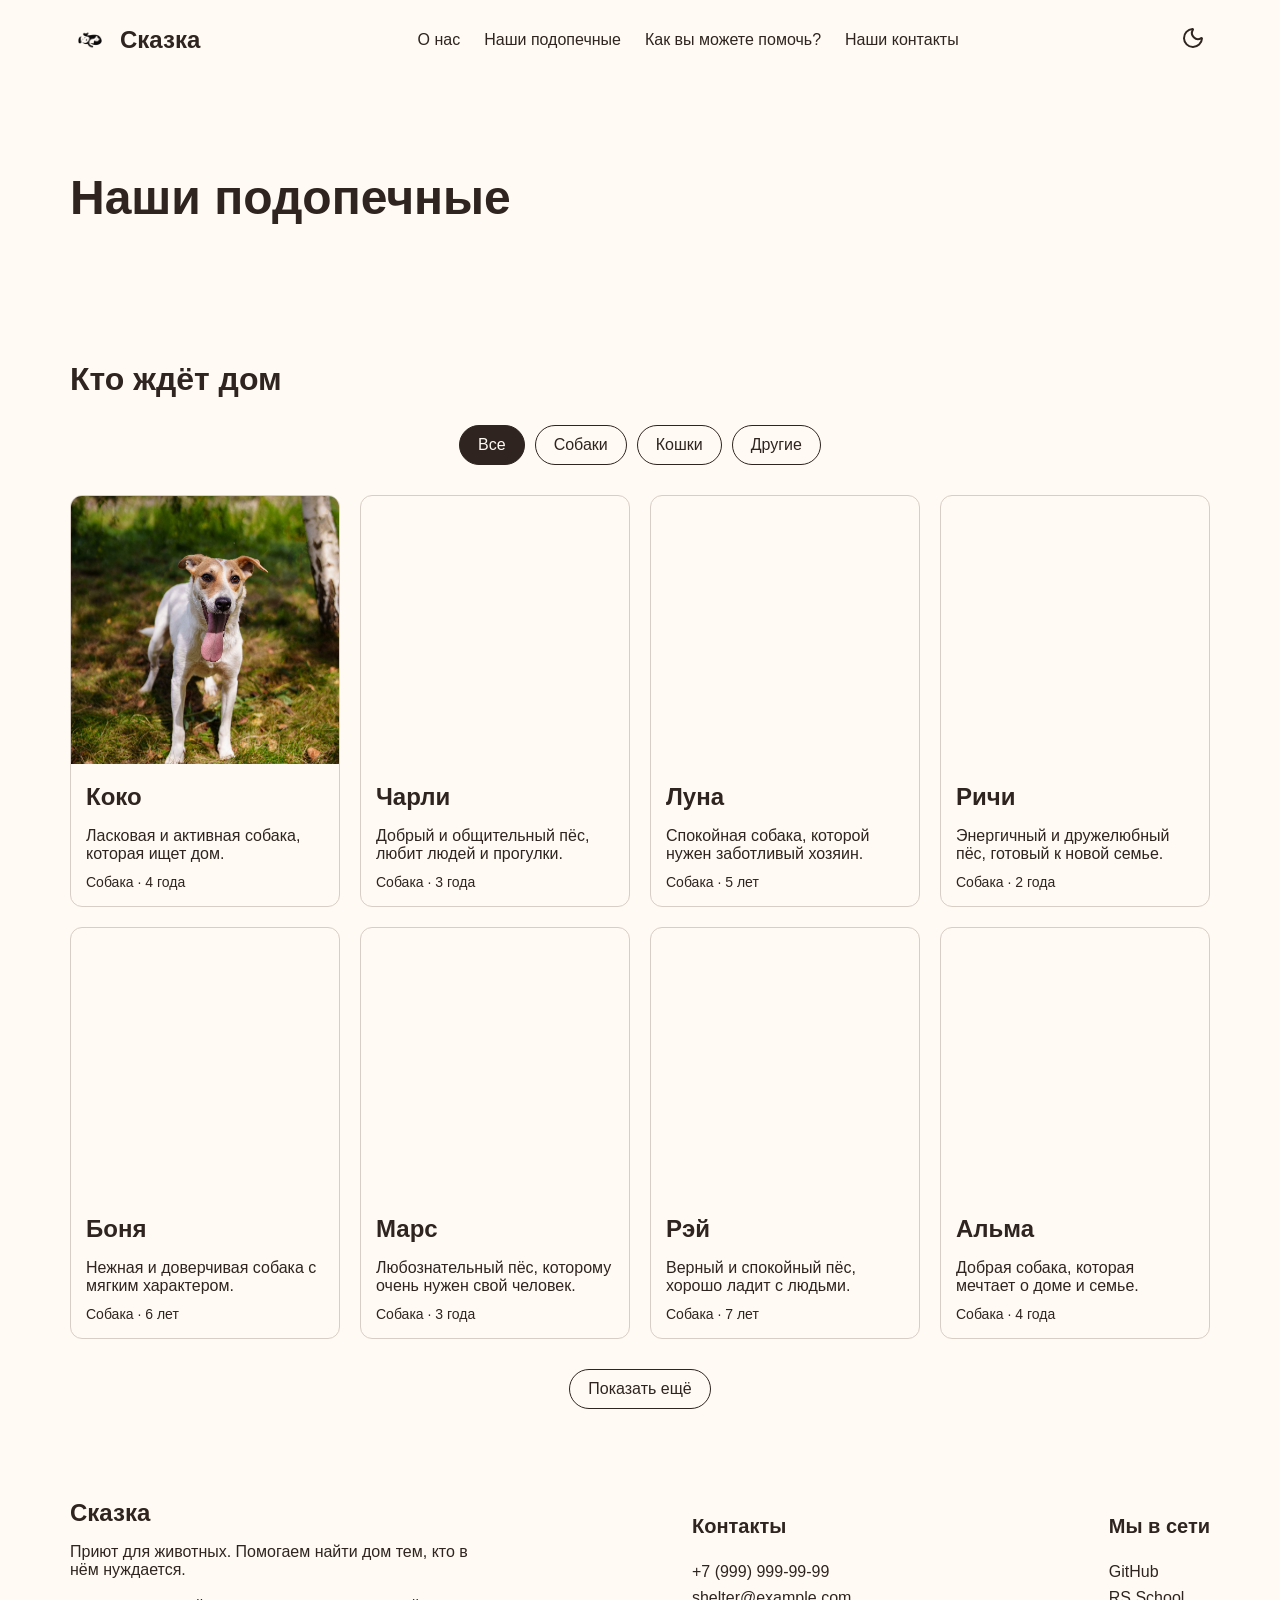
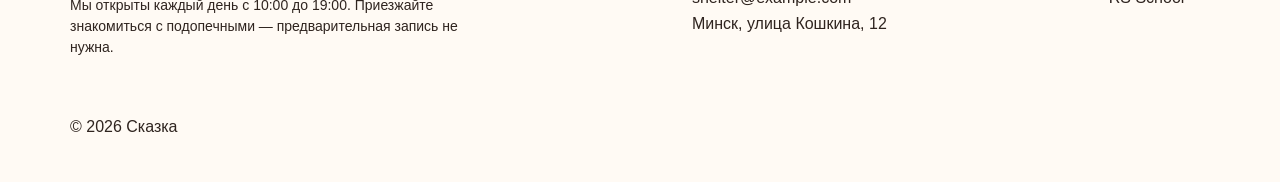
==== commit bbb7508a: "feat: add logic of modal window" ====
--- a/pets.html
+++ b/pets.html
@@ -83,6 +83,24 @@
 
         <button class="show-more" type="button">Показать ещё</button>
     </section>
+
+    <div class="modal-overlay">
+        <div class="modal">
+            <button class="modal-close" type="button">✕</button>
+            <div class="modal-content"></div>
+
+            <h4>Сумма</h4>
+            <div class="categories modal-amounts"></div>
+
+            <h4>Частота</h4>
+            <div class="categories">
+                <button class="category-button" type="button" data-frequency="Разовая">Разово</button>
+                <button class="category-button" type="button" data-frequency="Ежемесячная">Ежемесячно</button>
+            </div>
+
+            <p class="donation-result"></p>
+        </div>
+    </div>
 </main>
 
 <footer id="contact" class="footer">
@@ -111,6 +129,7 @@
     <p class="footer-copyright">© 2026 Сказка</p>
 </footer>
 <script src="./js/theme.js"></script>
+<script src="./js/burger.js"></script>
 <script type="module" src="./js/catalog.js"></script>
 </body>
 </html>
--- a/css/style.css
+++ b/css/style.css
@@ -55,6 +55,10 @@
     gap: 30px;
     padding-top: 20px;
     padding-bottom: 20px;
+    position: sticky;
+    top: 0;
+    z-index: 10;
+    background-color: var(--background-color);
 }
 
 .logo,
@@ -118,6 +122,19 @@
     display: none;
 }
 
+.burger img {
+    transition: transform 0.3s;
+}
+
+body.menu-open,
+body.modal-open {
+    overflow: hidden;
+}
+
+body.menu-open .burger img {
+    transform: rotate(90deg);
+}
+
 section {
     padding: 50px 0;
 }
@@ -171,10 +188,18 @@
 }
 
 .slider {
-    display: grid;
-    grid-template-columns: repeat(3, 1fr);
+    overflow: hidden;
+    margin-top: 20px;
+}
+
+.slider-track {
+    display: flex;
     gap: 20px;
-    margin-top: 20px;
+    transition: transform 0.5s;
+}
+
+.preview-card {
+    flex: 0 0 calc((100% - 40px) / 3);
 }
 
 .preview-card,
@@ -288,6 +313,46 @@
     margin: 30px auto 0;
 }
 
+.modal-overlay {
+    position: fixed;
+    inset: 0;
+    z-index: 20;
+    display: none;
+    align-items: center;
+    justify-content: center;
+    padding: 15px;
+    background-color: rgba(0, 0, 0, 0.6);
+}
+
+.modal-overlay.open {
+    display: flex;
+}
+
+.modal {
+    position: relative;
+    max-width: 500px;
+    max-height: 100%;
+    overflow-y: auto;
+    padding: 30px;
+    border-radius: 12px;
+    background-color: var(--background-color);
+}
+
+.modal img {
+    width: 100%;
+    aspect-ratio: 4 / 3;
+    object-fit: cover;
+}
+
+.modal-close {
+    position: absolute;
+    top: 10px;
+    right: 10px;
+    border: none;
+    background: none;
+    font-size: 24px;
+}
+
 .footer {
     display: flex;
     flex-wrap: wrap;
@@ -330,7 +395,28 @@
     }
 
     nav {
-        display: none;
+        position: fixed;
+        top: 80px;
+        left: 0;
+        right: 0;
+        bottom: 0;
+        padding: 40px 20px;
+        background-color: var(--background-color);
+        opacity: 0;
+        visibility: hidden;
+        transition: opacity 0.3s, visibility 0.3s;
+    }
+
+    body.menu-open nav {
+        opacity: 1;
+        visibility: visible;
+    }
+
+    .nav-list {
+        flex-direction: column;
+        align-items: center;
+        gap: 30px;
+        font-size: 24px;
     }
 
     .burger {
@@ -341,9 +427,12 @@
         font-size: 40px;
     }
 
-    .slider,
     .help-list {
         grid-template-columns: 1fr;
+    }
+
+    .preview-card {
+        flex-basis: 100%;
     }
 
     .pets-grid {
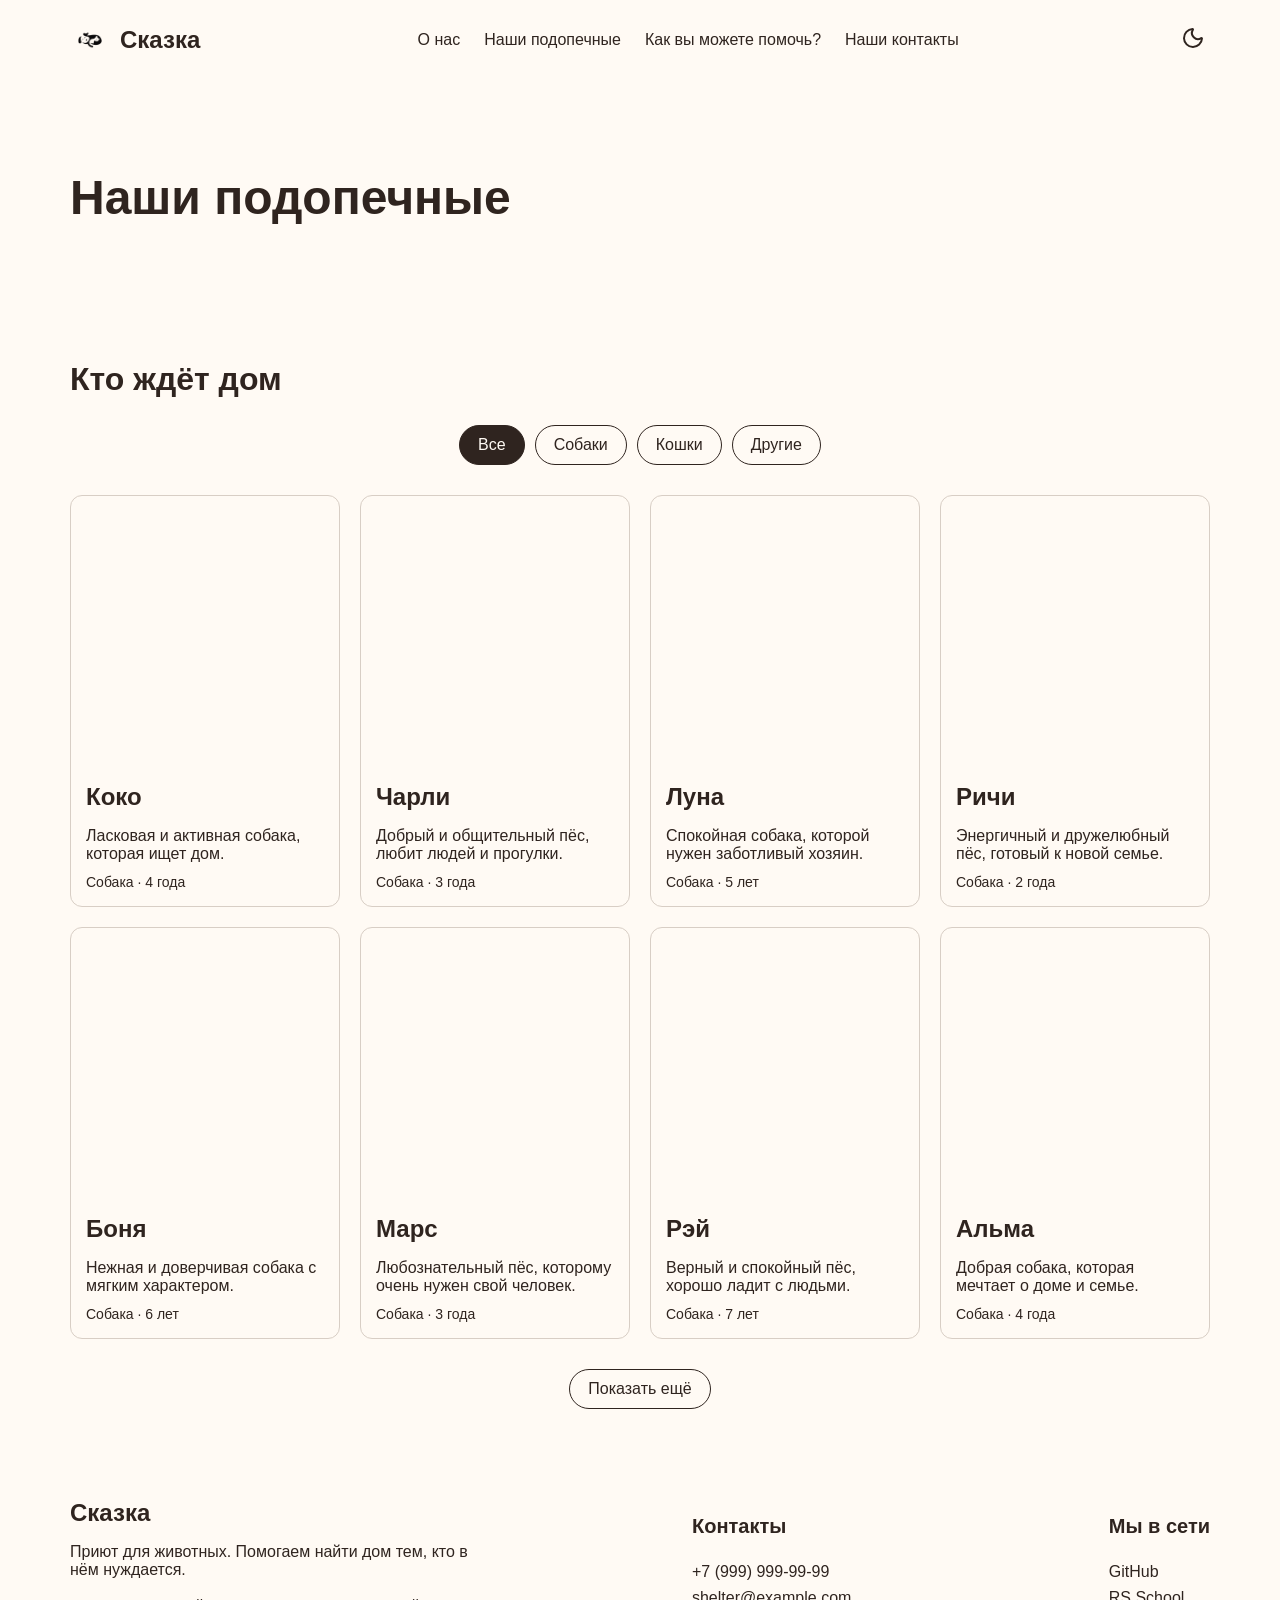
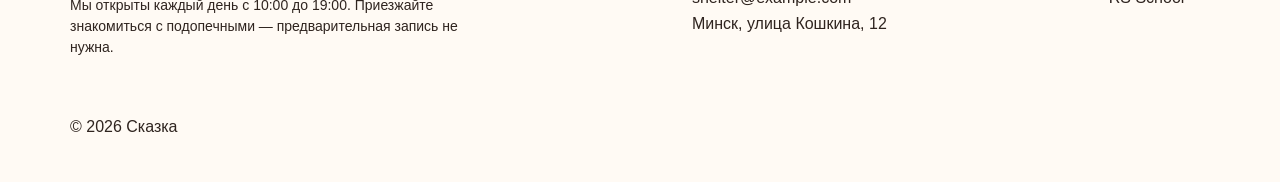
==== commit 7afb0119: "fix: fixed the logic of modal window" ====
--- a/pets.html
+++ b/pets.html
@@ -89,6 +89,8 @@
             <button class="modal-close" type="button">✕</button>
             <div class="modal-content"></div>
 
+            <h3>Чем помочь?</h3>
+
             <h4>Сумма</h4>
             <div class="categories modal-amounts"></div>
 
--- a/css/style.css
+++ b/css/style.css
@@ -313,6 +313,10 @@
     margin: 30px auto 0;
 }
 
+.show-more[hidden] {
+    display: none;
+}
+
 .modal-overlay {
     position: fixed;
     inset: 0;
@@ -336,6 +340,10 @@
     padding: 30px;
     border-radius: 12px;
     background-color: var(--background-color);
+}
+
+.modal .categories {
+    justify-content: flex-start;
 }
 
 .modal img {
